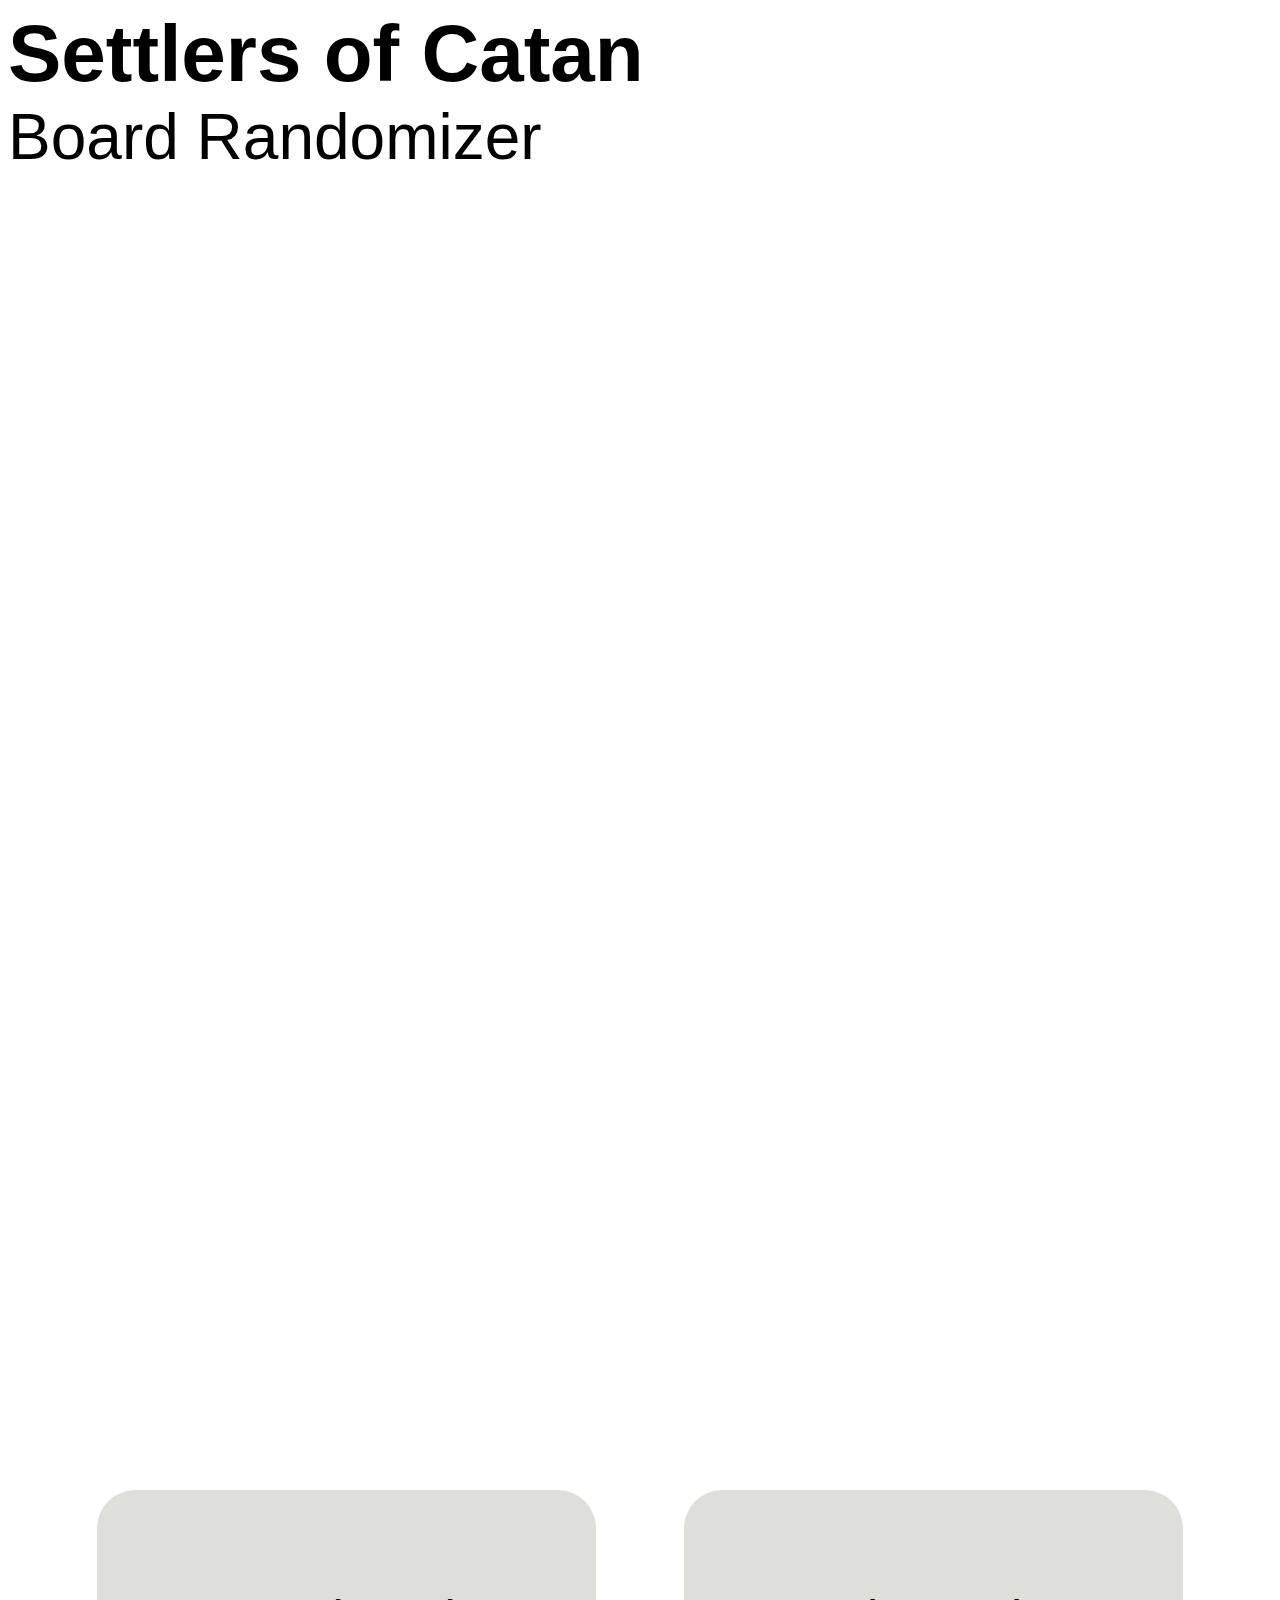
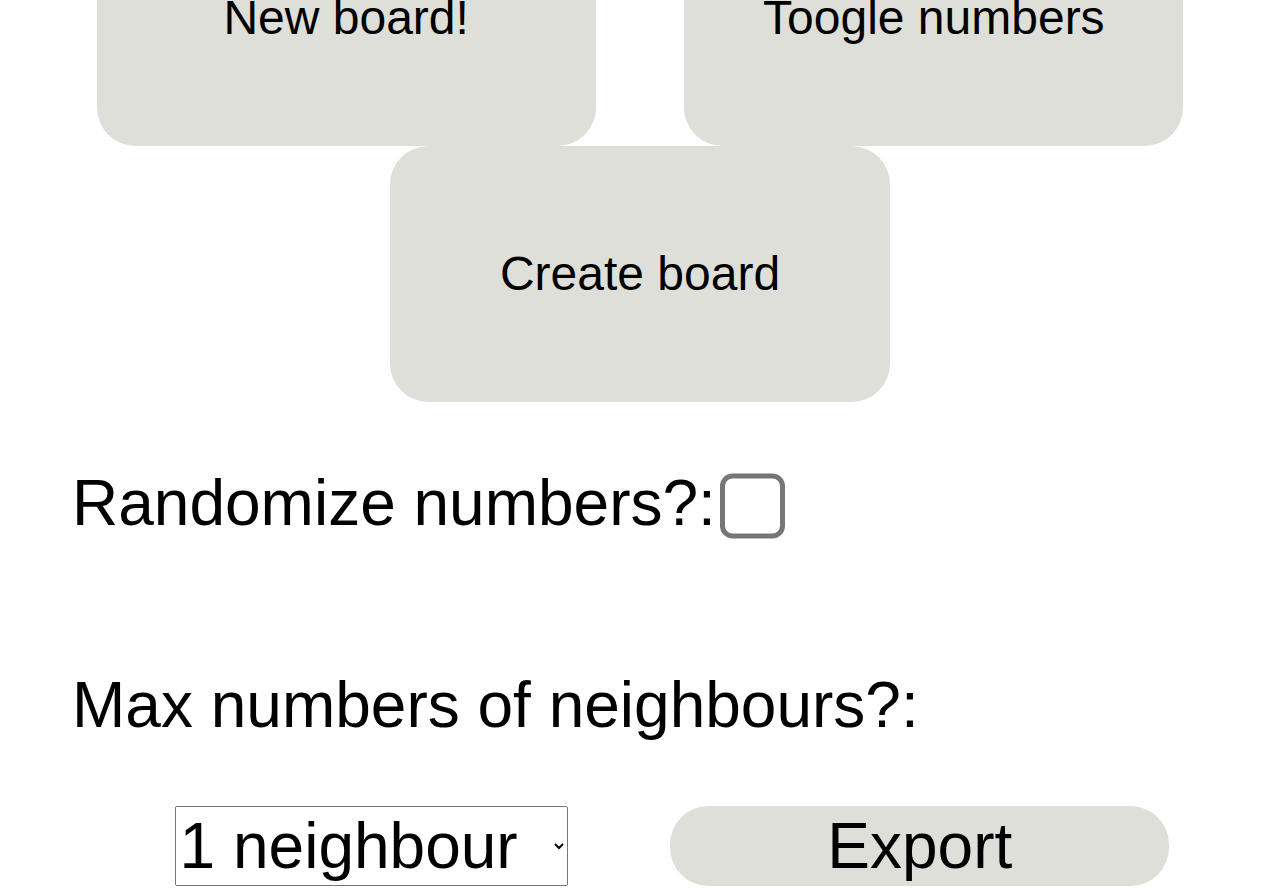
==== test.html @ e9d9809c "Added a new board generator, capable of custom sized boards" ====
<html>
    <script src="script/moveImages.js"></script>
    <script src="script/board.js"></script>
    <link rel="stylesheet" href="css/areas.css">
    <body onload="moveImage()">
        <h1>Settlers of Catan</h1>
        <h2>Board Randomizer</h2>
        
    <div class="board" id="board" >
        <div id="water" class="water">
    </div>
</div>

<p>&nbsp; </p>
    
    <div class="controls">
        <button onclick="moveImage()">New board!</button>
        <button onclick="addNumbers()">Toogle numbers</button>
        <button onclick="createBoard()">Create board</button>
    </div>
    <div class="setting">
        <p>Randomize numbers?:</p><input onclick="clicked()" type="checkbox" class="checkbox" id="randomize"/>
    </div>
    <div class="setting">
        <p>Max numbers of neighbours?:</p>
    </div>
    <div class="controls">
    <div class="setting">
        <select class="neighbours" id="neighbours">
            <option value="0">0 neighbour</option>
            <option value="1" selected="selected" >1 neighbour</option>
            <option value="2">2 neighbours</option>
            <option value="3">3 neighbours</option>
          </select>
    </div>
    
        <button class="neighbours" onclick="exportBoard()">Export</button>
        
    </div>
</body>
</html>
---- css/areas.css ----
:root{
    --multiplier : 1.95;
    --width : calc(10% * var(--multiplier));
    --height : calc(11.547vw * var(--multiplier));
    --left : 1.25vw;
    font-family: 'Segoe UI', Tahoma, Geneva, Verdana, sans-serif;
}
.area{
    z-index: 0;
    padding: 0px;
    margin: 0px;
    display: block;
    position: absolute;
    float: left;
    width: var(--width);
    height: var(--height);
    clip-path: polygon(0% 25%, 50% 0%, 100% 25%, 100% 75%, 50% 100%, 0% 75%);
  }
.number{
    z-index: 10;
    padding: 0px;
    margin: 0px;
    display: block;
    position: absolute;
    float: left;
    width: 10vw;
    height: 10vw;
    clip-path: circle(45.1% at 50% 50%);
  }
input[type=checkbox] 
{
    height: 1rem;
    margin-top: 6rem;
    margin-left: 30px;
    transform: scale(5);
}
button
{
    height: 20vw;
    width: 39vw;
    background-color: dfdfda;
    font-size: 3rem;
    border:0px;
    border-radius: 3vw;
      
}
p{
    font-size: 4rem;
}
h1{
    font-size: 5rem;
    margin: 0%;
}
h2{
    margin: 0%;
    font-size: 4rem;
    font-weight: normal;
}
.setting{
    margin-left:4rem;
    display:flex;
    flex-wrap: nowrap;  
}
.controls{
    display:flex;
    flex-wrap: wrap;
    justify-content: space-evenly;
}
.neighbours{
    height: 5rem;
    font-size: 4rem;
    margin-top: auto;
    margin-bottom: auto;
}
option{
    font-size: 1rem;
}
.board{
    left: 0px;
    margin: 0%;
    padding: 0%;
    height: 92vw;
    float: left;
    width: 100%;
    clear: left;
    background-color: white;
}
.water{
    left: 0px;
    margin: 0%;
    padding: 0%;
    display: block;
    position: absolute;
    height: 92vw;
    float: left;
    width: 100%;
    clear: left;
}
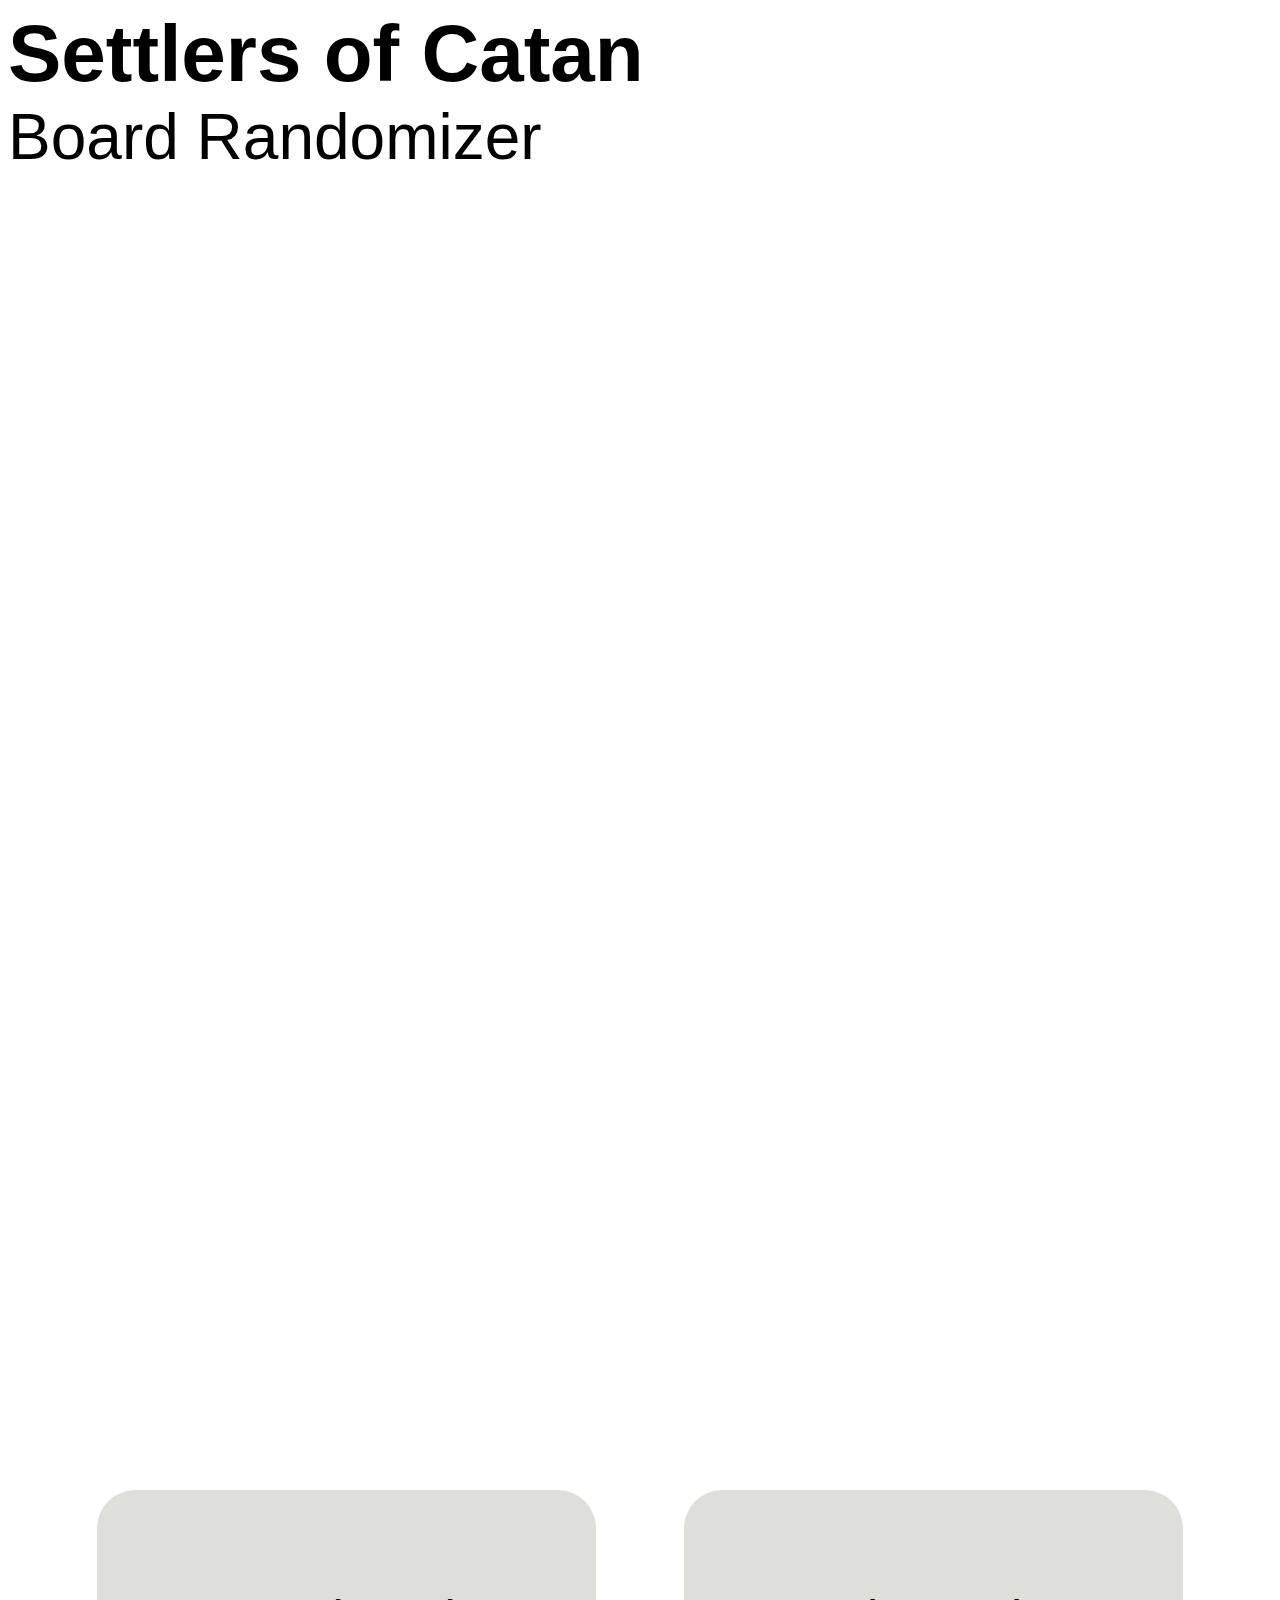
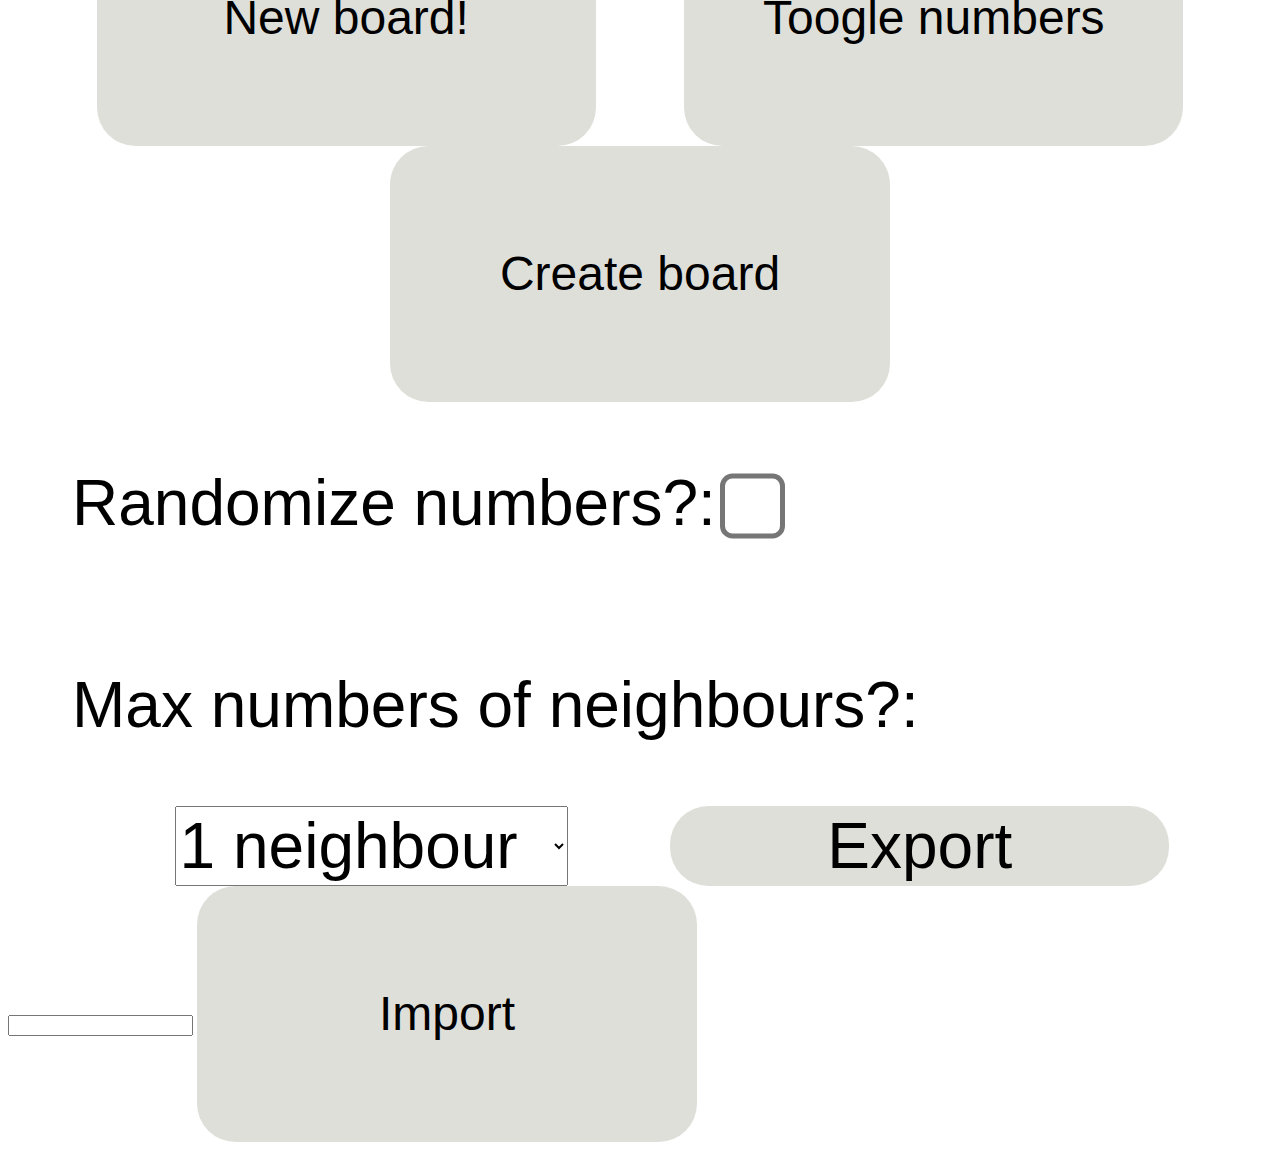
==== commit 60cb3279: "Now able to make board for extension 5-6. Also able to select neighbour independently of board" ====
--- a/test.html
+++ b/test.html
@@ -1,20 +1,22 @@
 <html>
+    <meta name="viewport" >
     <script src="script/moveImages.js"></script>
     <script src="script/board.js"></script>
+    <script src="script/neighbour.js"></script>
     <link rel="stylesheet" href="css/areas.css">
     <body onload="moveImage()">
         <h1>Settlers of Catan</h1>
         <h2>Board Randomizer</h2>
-        
     <div class="board" id="board" >
         <div id="water" class="water">
     </div>
+    
 </div>
 
 <p>&nbsp; </p>
     
     <div class="controls">
-        <button onclick="moveImage()">New board!</button>
+        <button onclick="populate(1)">New board!</button>
         <button onclick="addNumbers()">Toogle numbers</button>
         <button onclick="createBoard()">Create board</button>
     </div>
@@ -37,5 +39,8 @@
         <button class="neighbours" onclick="exportBoard()">Export</button>
         
     </div>
+    <input type=text id ="save"/>
+    <button onclick="importBoard()">Import</button>
 </body>
+</meta>
 </html>--- a/css/areas.css
+++ b/css/areas.css
@@ -1,6 +1,6 @@
 :root{
     --multiplier : 1.95;
-    --width : calc(10% * var(--multiplier));
+    --width : calc(10vw * var(--multiplier));
     --height : calc(11.547vw * var(--multiplier));
     --left : 1.25vw;
     font-family: 'Segoe UI', Tahoma, Geneva, Verdana, sans-serif;
@@ -12,7 +12,7 @@
     display: block;
     position: absolute;
     float: left;
-    width: var(--width);
+    width: 19.5vw;
     height: var(--height);
     clip-path: polygon(0% 25%, 50% 0%, 100% 25%, 100% 75%, 50% 100%, 0% 75%);
   }
@@ -95,4 +95,5 @@
     float: left;
     width: 100%;
     clear: left;
+    overflow-x: scroll;
 }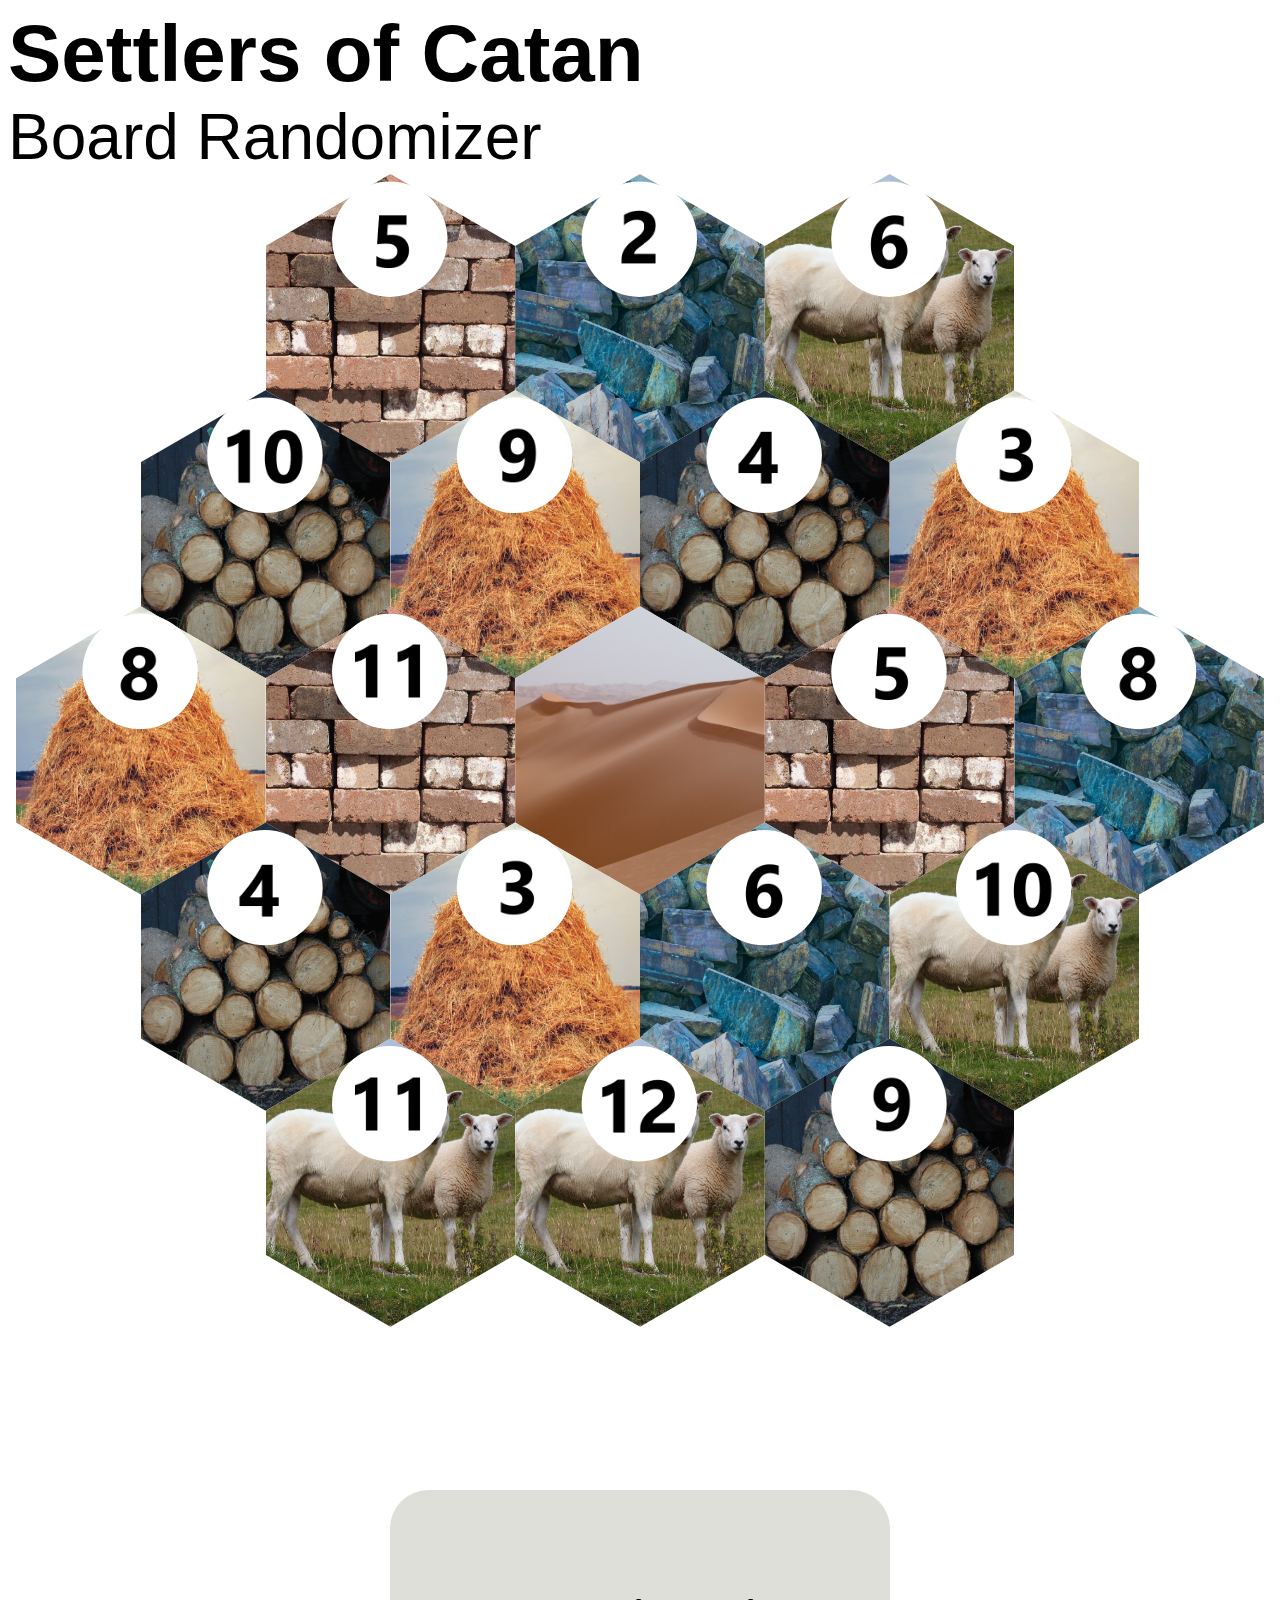
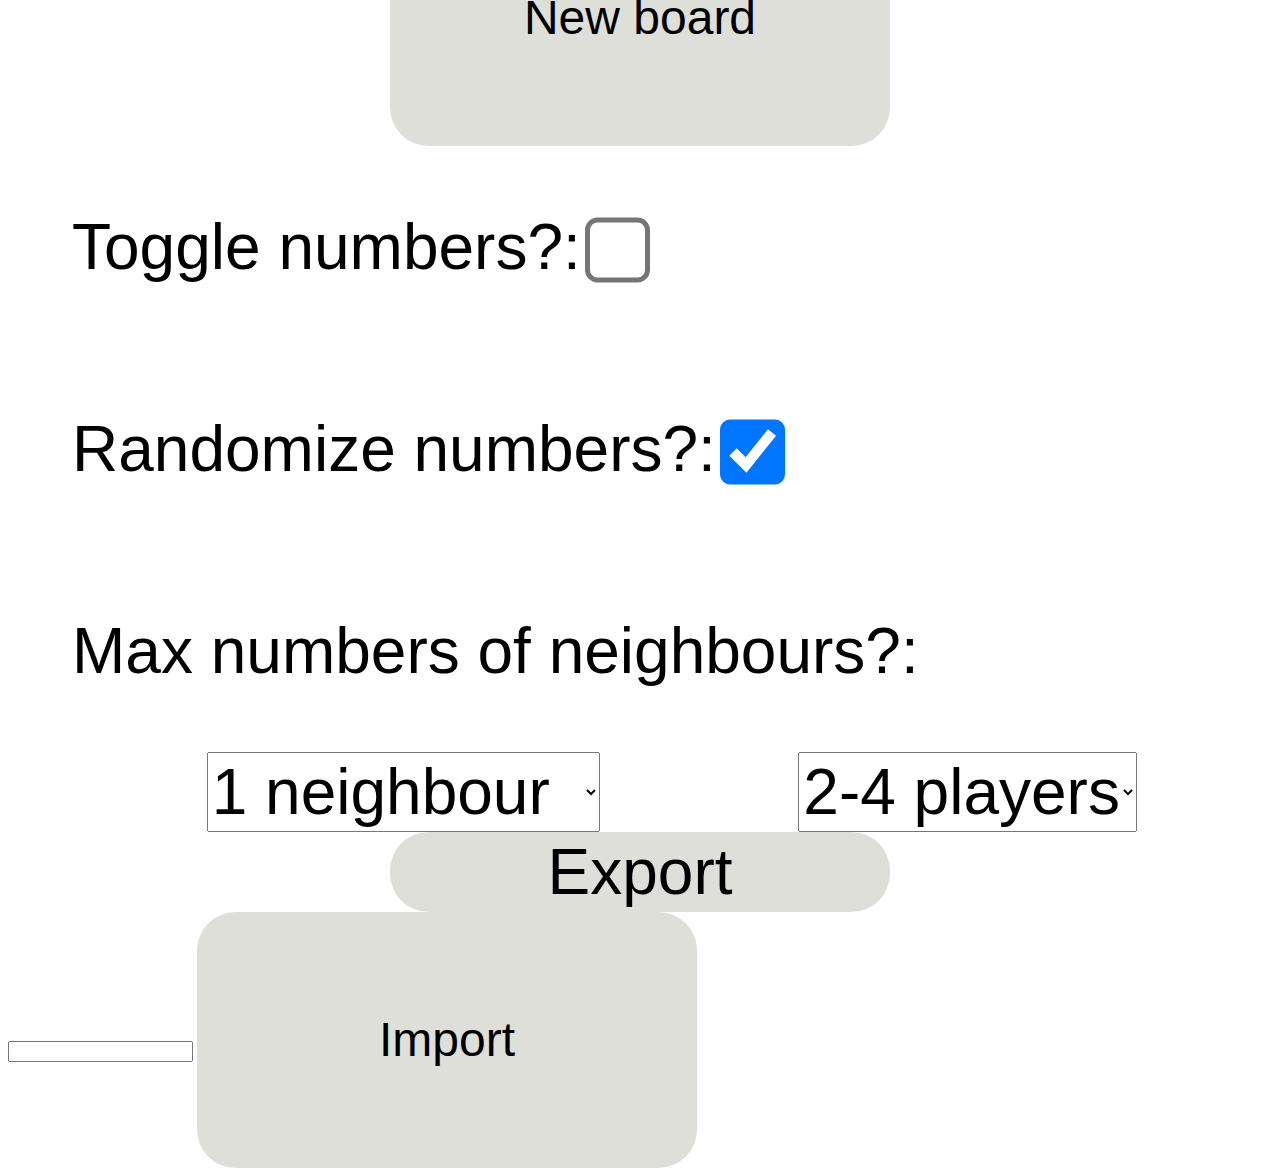
==== commit fec9dea6: "Fixed everything up a bit" ====
--- a/test.html
+++ b/test.html
@@ -4,7 +4,7 @@
     <script src="script/board.js"></script>
     <script src="script/neighbour.js"></script>
     <link rel="stylesheet" href="css/areas.css">
-    <body onload="moveImage()">
+    <body onload="createBoard()">
         <h1>Settlers of Catan</h1>
         <h2>Board Randomizer</h2>
     <div class="board" id="board" >
@@ -16,13 +16,15 @@
 <p>&nbsp; </p>
     
     <div class="controls">
-        <button onclick="populate(1)">New board!</button>
-        <button onclick="addNumbers()">Toogle numbers</button>
-        <button onclick="createBoard()">Create board</button>
+        <button onclick="createBoard()">New board</button>
     </div>
     <div class="setting">
-        <p>Randomize numbers?:</p><input onclick="clicked()" type="checkbox" class="checkbox" id="randomize"/>
+        <p>Toggle numbers?:</p><input onclick="addNumbers()" type="checkbox" class="checkbox" id="randomize"/>
+</div>
+<div class="setting">
+        <p>Randomize numbers?:</p><input onclick="clicked()" type="checkbox" checked="true" class="checkbox" id="randomize"/>
     </div>
+    
     <div class="setting">
         <p>Max numbers of neighbours?:</p>
     </div>
@@ -35,7 +37,12 @@
             <option value="3">3 neighbours</option>
           </select>
     </div>
-    
+    <div class="setting">
+        <select class="neighbours" id="mode" onchange="createBoard()">
+            <option value="0" selected="selected" >2-4 players</option>
+            <option value="1">5-6 players </option>
+          </select>
+    </div>
         <button class="neighbours" onclick="exportBoard()">Export</button>
         
     </div>
--- a/css/areas.css
+++ b/css/areas.css
@@ -79,7 +79,7 @@
     left: 0px;
     margin: 0%;
     padding: 0%;
-    height: 92vw;
+    height: 0vw;
     float: left;
     width: 100%;
     clear: left;
@@ -91,9 +91,10 @@
     padding: 0%;
     display: block;
     position: absolute;
-    height: 92vw;
+    height: 0vw;
     float: left;
     width: 100%;
     clear: left;
     overflow-x: scroll;
-}+    
+}
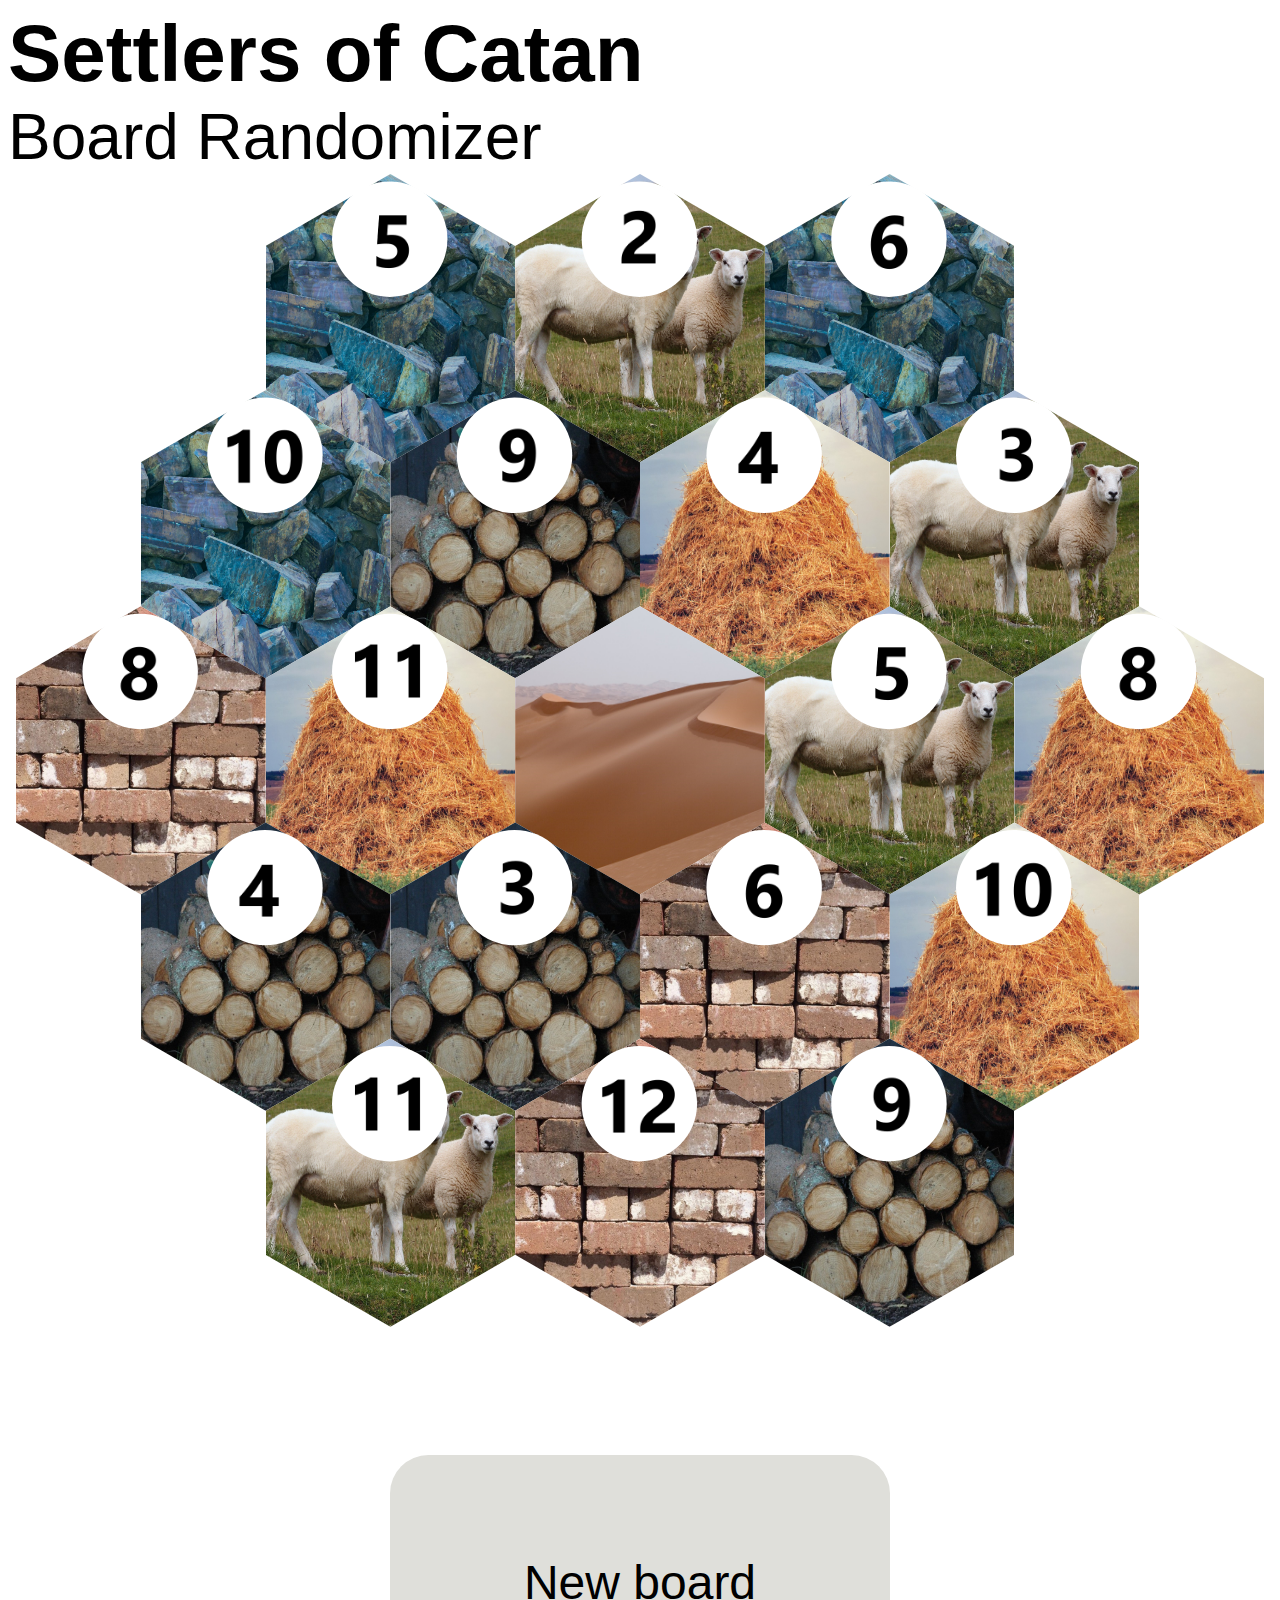
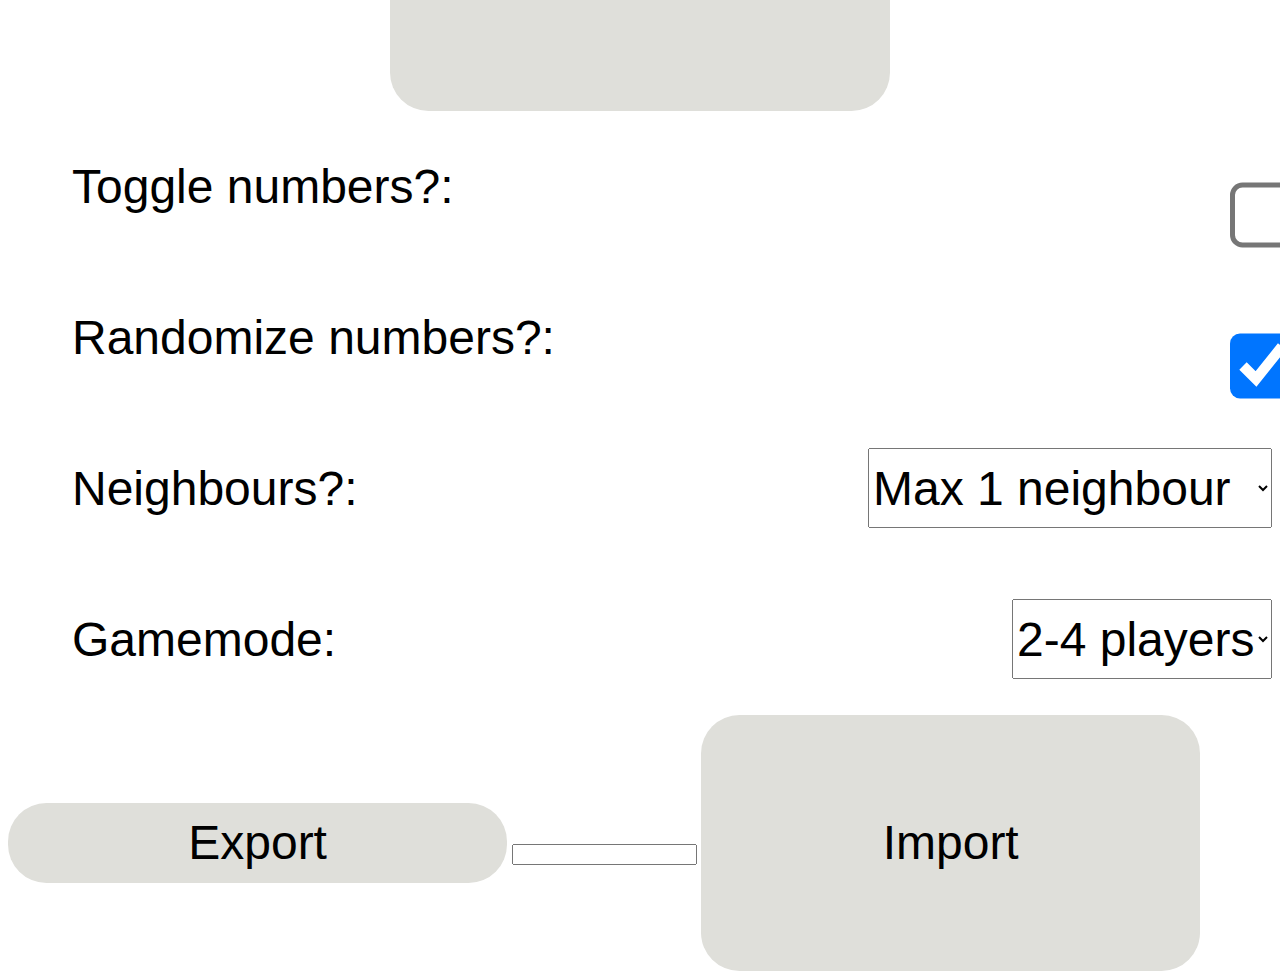
==== commit 346cc5fe: "Prettied it up a bit" ====
--- a/test.html
+++ b/test.html
@@ -22,22 +22,24 @@
         <p>Toggle numbers?:</p><input onclick="addNumbers()" type="checkbox" class="checkbox" id="randomize"/>
 </div>
 <div class="setting">
-        <p>Randomize numbers?:</p><input onclick="clicked()" type="checkbox" checked="true" class="checkbox" id="randomize"/>
+        <p>Randomize numbers?:</p>
+        <input onclick="clicked()" type="checkbox" checked="true" class="checkbox" id="randomize"/>
     </div>
     
+   
+        
+    
     <div class="setting">
-        <p>Max numbers of neighbours?:</p>
-    </div>
-    <div class="controls">
-    <div class="setting">
+        <p>Neighbours?:</p>
         <select class="neighbours" id="neighbours">
-            <option value="0">0 neighbour</option>
-            <option value="1" selected="selected" >1 neighbour</option>
-            <option value="2">2 neighbours</option>
-            <option value="3">3 neighbours</option>
+            <option value="0">No neighbour</option>
+            <option value="1" selected="selected" >Max 1 neighbour</option>
+            <option value="2">Max 2 neighbours</option>
+            <option value="3">Max 3 neighbours</option>
           </select>
     </div>
     <div class="setting">
+        <p>Gamemode:</p>
         <select class="neighbours" id="mode" onchange="createBoard()">
             <option value="0" selected="selected" >2-4 players</option>
             <option value="1">5-6 players </option>
@@ -45,7 +47,7 @@
     </div>
         <button class="neighbours" onclick="exportBoard()">Export</button>
         
-    </div>
+  
     <input type=text id ="save"/>
     <button onclick="importBoard()">Import</button>
 </body>
--- a/css/areas.css
+++ b/css/areas.css
@@ -45,7 +45,7 @@
       
 }
 p{
-    font-size: 4rem;
+    font-size: 3rem;
 }
 h1{
     font-size: 5rem;
@@ -60,6 +60,7 @@
     margin-left:4rem;
     display:flex;
     flex-wrap: nowrap;  
+    justify-content: space-between;
 }
 .controls{
     display:flex;
@@ -68,7 +69,8 @@
 }
 .neighbours{
     height: 5rem;
-    font-size: 4rem;
+    font-size: 3rem;
+    font-weight: 500;
     margin-top: auto;
     margin-bottom: auto;
 }
